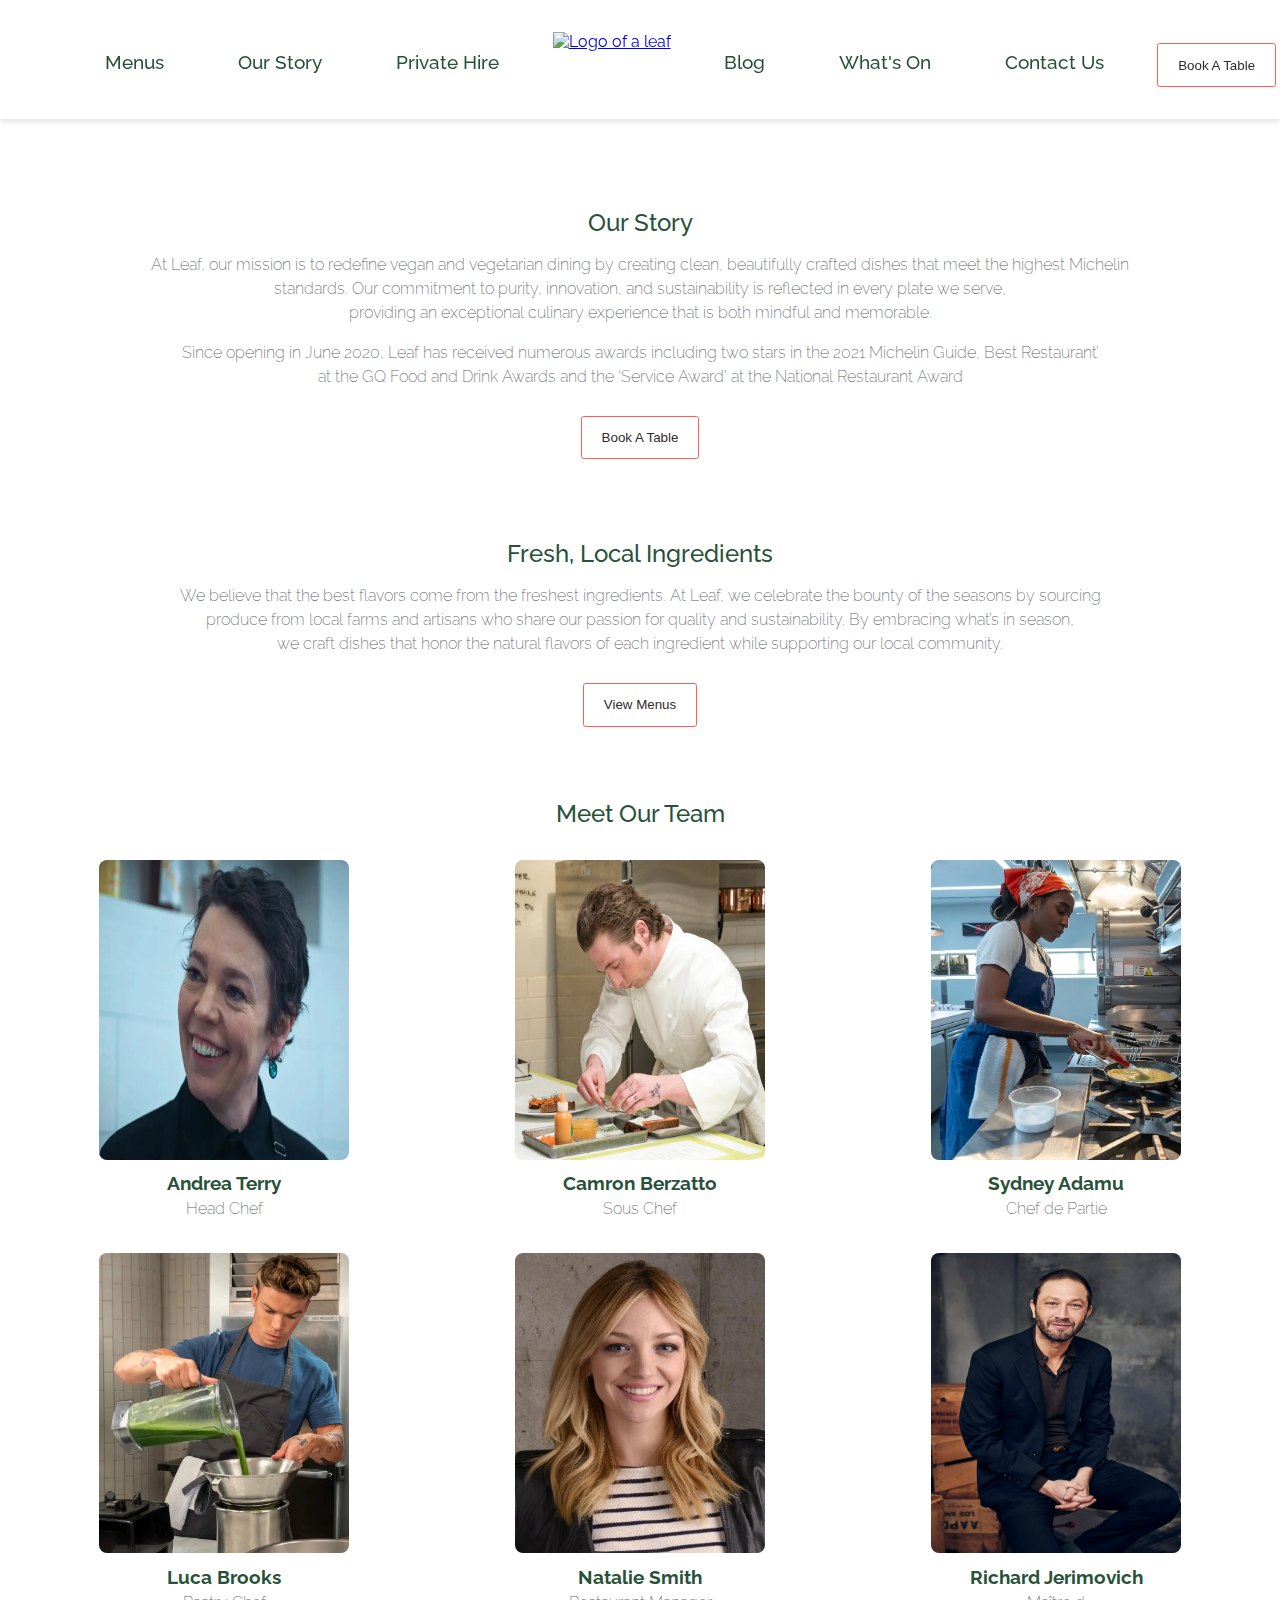
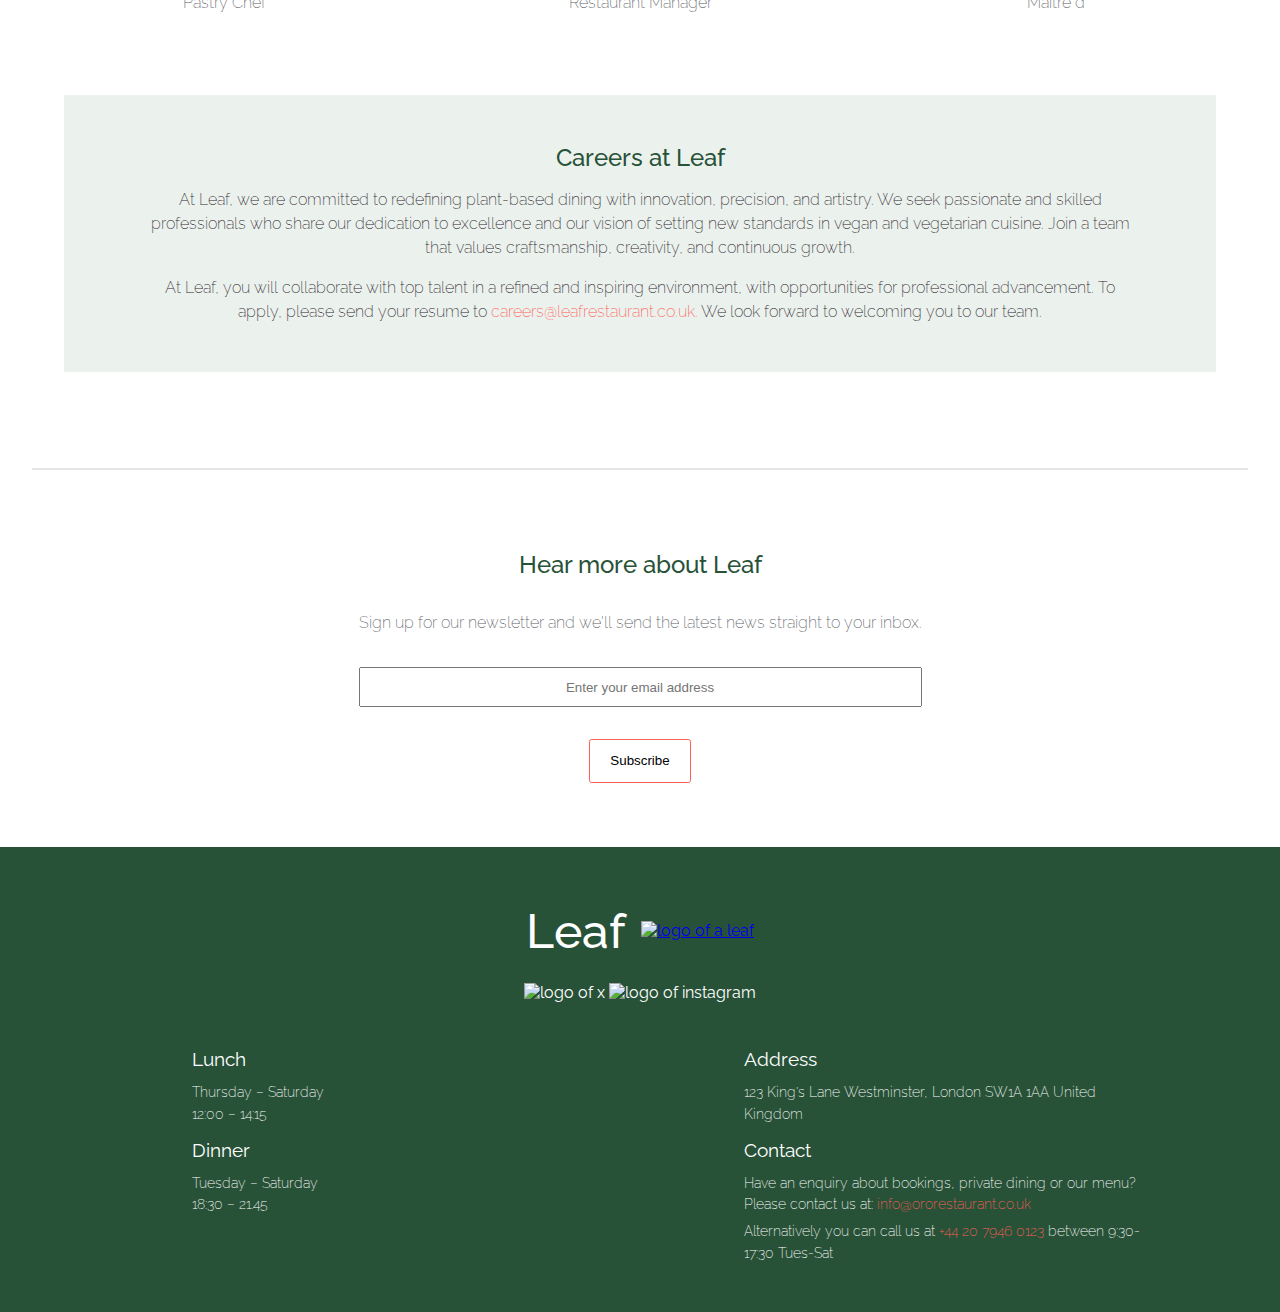
==== about.html @ 8c4b2345 "menu and about pages done" ====
<!DOCTYPE html>
<html lang="en">
<head>
    <meta charset="UTF-8">
    <meta name="viewport" content="width=device-width, initial-scale=1.0">
    <title> Our Story | Leaf Restaurant </title>
    <link rel="stylesheet" href="styles.css">
    <link rel="icon" href="images/icons/leafSmall.png" type="image/x-icon">
    <link rel="preconnect" href="https://fonts.googleapis.com">
    <link rel="preconnect" href="https://fonts.gstatic.com" crossorigin>
    <link href="https://fonts.googleapis.com/css2?family=Raleway:ital,wght@0,100..900;1,100..900&display=swap"
        rel="stylesheet">

</head>
<body id="about">
    <header>
        <nav>
            <ul>
                <li><a href="menus.html"> Menus </a></li>
                <li><a href="about.html"> Our Story </a></li>
                <li><a href="#private"> Private Hire </a></li>
                <a class="logo" href="index.html"> <img src="./images/icons/leafLarge.png" alt="Logo of a leaf" width="40"
                        height="50"> </a>
                <li><a href="#blog"> Blog </a></li>
                <li><a href="#on"> What's On </a></li>
                <li><a href="#contact"> Contact Us </a></li>
                <div class="bookButton">
                    <button class="btn"><a href="book"> Book A Table </a> </button>
                </div>
            </ul>
        </nav>
    </header>
    <main>
        <article class="aboutContainer">
            <section class="about"> 
            <h2> Our Story </h2>
            <p> At Leaf, our mission is to redefine vegan and vegetarian  dining by creating clean, beautifully crafted dishes that meet the highest
            Michelin <br> standards. Our commitment to purity, innovation, and sustainability is reflected in  every plate we serve, <br> providing an exceptional culinary experience that is both mindful and memorable.</p>
            <p> Since opening in June 2020, Leaf has received numerous awards including two stars in the 2021 Michelin Guide, Best Restaurant’ <br> at the GQ Food and Drink Awards and the ‘Service Award’ at the National Restaurant Award </p>
            <button class="btn menuButton"> <a href="book.html"> Book A Table </a> </button> </div>
            </section>
        </article>
        <article class="ingredientsContainer">
            <section class="ingredients">
                <h2> Fresh, Local Ingredients </h2>
                <p> We believe that the best flavors come from the freshest ingredients. At Leaf, we celebrate the bounty of the seasons by
                sourcing <br> produce from local farms and artisans who share our passion for quality and sustainability. By embracing what’s 
                in season, <br> we craft dishes that honor the natural flavors of each ingredient while supporting our local community.</p>
            <button class="btn menuButton"> <a href="menus.html"> View Menus </a> </button> </div>
            </section>
        </article>
        <article class="teamContainer">
           <h2> Meet Our Team </h2>
           <section class="teamGrid"> 
            <div class="teamItem">
                <img src="./images/people/person1.jpg" alt="picture of female chef" width="250" height="300">
                <h3> Andrea Terry </h3>
                <p> Head Chef </p>
            </div>
            <div class="teamItem">
                <img src="./images/people/person2.jpg" alt="picture of male chef" width="250" height="300">
                <h3> Camron Berzatto </h3>
                <p> Sous Chef </p>
                
            </div>
            <div class="teamItem">
                <img src="./images/people/person3.jpg" alt="picture of female chef" width="250" height="300">
                <h3> Sydney Adamu</h3>
                <p> Chef de Partie </p>
            </div>
            <div class="teamItem">
                <img src="./images/people/person4.jpg" alt="picture of male chef" width="250" height="300">
                <h3> Luca Brooks </h3>
                <p> Pastry Chef </p>
            </div>
            <div class="teamItem">
                <img src="./images/people/person5.webp" alt="image of a female manager" width="250" height="300">
                <h3> Natalie Smith </h3>
                <p> Restaurant Manager </p>
            </div>
            <div class="teamItem">
                <img src="./images/people/person6.webp" alt="image of male maitre d" width="250" height="300">
            <h3> Richard Jerimovich </h3>
            <p> Maître d </p>
        </div>
          </section>    
          </article>

          <article class="careersContainer">
            <section class="careers"> 
            <h2> Careers at Leaf </h2>
            <p> At Leaf, we are committed to redefining plant-based dining with innovation, precision, and artistry. We seek passionate
            and skilled professionals who share our dedication to excellence and our vision of setting new standards in vegan and vegetarian cuisine.
            
            Join a team that values craftsmanship, creativity, and continuous growth.  </p>
            <p> At Leaf, you will collaborate with top talent
            in a refined and inspiring environment, with opportunities for professional advancement.
            
            To apply, please send your resume to  <span class="emailCareers"> careers@leafrestaurant.co.uk. </span> We look forward to welcoming you to our team.</p>
            </section>
          </article>

        <hr>
        
        <article class="newsletterContainer">
            <section class="newsletter">
                <h2> Hear more about Leaf</h2>
                <p> Sign up for our newsletter and we'll send the latest news straight to your inbox.</p>
                <form>
                    <input class="emailForm" type="email" name="email" placeholder="Enter your email address" required>
                    <div class="newsletterButton">
                        <button type="submit" class="btn">Subscribe</button>
                    </div>
                </form>
            </section>
        </article>
    </main>


    <footer>
        <div class="name">
            <h3> <a href="index.html"> Leaf </a> </h3>
            <a href="index.html"> <img src="./images/icons/leafWhite.png" alt="logo of a leaf" width="40" height="40"> </a>
        </div>
    
        <div class="socialMedia">
            <img class="x" src="./images/icons/x.png" alt="logo of x" width="30" height="30">
            <img class="insta" src="./images/icons/insta.png" alt="logo of instagram" width="30" height="30">
        </div>
    
        <div class="footerContainer">
    
            <div class="footerLeft">
    
                <h4> Lunch </h4>
                <p> Thursday – Saturday
                    <br>12:00 – 14:15
                </p>
                <h4> Dinner </h4>
                <p> Tuesday – Saturday
                    <br>18:30 – 21.45
                </p>
    
            </div>
            <div class="footerRight">
                <h4> Address </h4>
                <p> 123 King's Lane
                    Westminster, London
                    SW1A 1AA
                    United Kingdom </p>
                <h4> Contact </h4>
                <p> Have an enquiry about bookings, private dining or our menu?
                    Please contact us at: <span class="emailColor"> info@ororestaurant.co.uk </span> </p>
                <p> Alternatively you can call us at <span class="numberColor"> +44 20 7946 0123 </span> between 9:30-17:30
                    Tues-Sat</p>
    
    
            </div>
        </div>
    
    </footer>
</body>
</html>
---- styles.css ----
* {
    margin: 0;
    padding: 0;
    box-sizing: border-box;
 
    
}

:root {
    --primary-green: #285238;
    --primary-text: #32292F;
    --secondary-text:#5E6367;
    --primary-hover: #FE5F55;
    --primary-light: #EEE8AA;
    --primary-font: 'Raleway';

}

/* Home page + nav + footer */

body, ul {
    margin: 0;
    padding: 0;
    font-family: 'Raleway', sans-serif;

    
   
}

.mainImage {
    width: 100%;
    height: 100%;
    
   

}

header {
    text-align: center;
    padding: 2em 0 0 0;
    width: 100%;
    
     
}

nav {
    position: fixed;
    background-color: white;
    width: 100%;
    top: 0;
    left: 0;
    box-shadow: 0 3px 6px rgba(0, 0, 0, 0.1);
    z-index: 10;
}


nav ul {
    list-style: none;
    padding: 2em 0 2em 5em;
    margin: 0;
    display: flex;
    justify-content: center;
    gap: 2em;
    color: var(--primary-green);
    
    
}

nav li {
    font-size: 1.2rem;
    margin-top: 1em;
  
}


nav ul li a {
    text-decoration: none;
    color: var(--secondary-green);
    padding: 0 1.1em;
    font-weight: 500;
   
}


nav ul li a:hover {
    color: var(--primary-hover);
   
}

.btn {
    background-color: white;
    text-decoration: none;
    padding: 1em 1.5em;
    text-decoration: none;
    border: solid 0.1em var(--primary-hover);
    border-radius: 0.2em;
    transition: transform 0.3s ease, background-color 0.3s ease;  
}

.btn a {
    text-decoration: none;
    color: var(--primary-text);
}


.btn:hover {
    color: var(--primary-text);
    transform: translateY(-5px); 
}

.bookButton {
    margin: 0.7em 0 0 0;
}


main {
    margin: 4em 0 0 0;
    padding: 2em;
}


main h2 {
    color: var(--primary-green);
    font-weight: 500;
}

main p {
    color: var(--secondary-text);
    font-weight: 200;
}


.welcomeContainer {
    display: flex;
    
}


.welcomeText {
    flex: 1;
    text-align: left;  
}

  
.welcomePic {
   flex: 1;
   padding-left: 4em;
   
}

.welcomePic img {
    width: 100%;
    height: 80%;
  
  
}

.welcomeText h2 {
    padding: 1.5em 0 0 1.5em;
}

.welcomeText p {
    margin-top: 2em;
    padding: 0 0 0 2em;
    font-size: 1.2rem;
    line-height: 1.5;

}

.welcomeButton {
    padding: 1.5em 2.5em;
}



.menuContainer {
    display: flex;
    
}

.menuPic {
    flex: 1.5;
    padding: 1em;
}

.menuPic img {
      width: 100%;
      height: 90%;
      
}

.menuText {
    flex: 2;
    text-align: left;
    padding: 1em 0 0 2em;

}

.menuText h2 {
    padding: 1.5em 1.5em 0 0;

}

.menuText p {
    margin-top: 2em;
    padding: 0 2em 0 0;
    font-size: 1.2rem;
    line-height: 1.5;

}

.lookButton {
    padding: 1.5em 0 0 0;

}

.privateContainer {
    display: flex;
    margin-top: 5em;
}

.privateText {
    flex: 1;
}

.privatePic {
    flex: 1;
}

.privatePic img {
    width: 100%;
    height: 100%
}

.privateText h2 {
    padding: 1.5em 0 0 1.5em;

}

.privateText p {
    margin: 2em 3.7em 0 0;
    padding: 0 0 0 2em;
    font-size: 1.2rem;
    line-height: 1.5;

}

.enquireButton {
    padding: 1.5em 2.5em;
}

hr {
    margin-top: 6em;
    border: 1px solid rgba(0, 0, 0, 0.1);
}



.eventsContainer {
    margin-top: 7em;
}

.eventsTitle {
    text-align: center;
}


.events{
    display: flex;
    justify-content:space-evenly;
    gap: 3em;
    align-items: flex-start;
    margin-top: 2em;
    padding: 3em;
  
}

.card {
    box-shadow: 5px 5px 10px 2px rgba(0, 0, 0, 0.3);
    background-color: white;
    text-align: left;
    line-height: 1.5em;
    border-radius: 1em;
    padding: 0.5em;

}


.card img {
    border-radius: 1em;
   
}

.card h3 {
    margin: 0.5em 0 0 0.4em;
    color: var(--primary-green);
    font-size: 1.5em;
    font-weight: 400;
    
}

.card p {
    margin: 0.5em 0 0 0.5em;
    font-size: 1em;
    color: var(--secondary-text);
    font-weight: 300;
}

.card .date {
    display: flex;
    margin: 0.5em 0 0 0.5em;
    font-size: 1em;
}

.date img {
    margin-top: 0.7em;
}

.card button {
    margin: 1em 0 0.5em 0.5em;
    cursor: pointer;
}

.newsletterContainer {
    display: flex;
    margin-top: 5em;
    justify-content: center;
    text-align: center;
    align-items: center;
}

.newsletter p {
    margin-top: 2em;

}

.newsletter form {  
    margin-top: 2em;
}

.emailForm {
    width: 100%;
    height: 3em;  
    text-align: center;
    padding: 1em;
}

.newsletterButton {
    margin: 2em 0 2em 0;
}


footer {
    background-color: var(--primary-green);
    color: white;
    padding: 2em 0;

}

footer h3 {
    text-align: center;
    margin: 0.5em 0 0 0;
    font-size: 3rem;
    font-weight: 500;

}

footer h3 a {
    text-decoration: none;
    color: white;
}

.name {
    display: flex;
    justify-content: center;
    align-items: center;
    text-align: center;
}

.name img {
    margin: 1.5em 0 0 1em;
}

.socialMedia {
    text-align: center;
    margin-top: 1.5em;
    transition: transform 0.3s ease;
}

.x:hover {
    transform: translateY(3px);
}

.insta:hover {
    transform: translateY(3px);
}


.footerContainer {
    display: flex;
    justify-content: space-between;
    align-items: flex-start;
    margin-top: 1em;
   
}

.footerLeft, .footerRight {
    flex: 1;
    color: white;
 
}

.footerLeft h4, .footerRight h4 {
   font-size: 1.2rem;
   padding-top: 0.5em;
   font-weight: 400;
 
}

.footerLeft p, .footerRight p {
    font-weight: 200;
}

.footerLeft {
    line-height: 2em;
    margin: 1em 6em;
    padding-left: 6em;
}


.footerLeft p {
    font-size: 0.9rem;
    padding-top: 0.4em;
}


.footerRight {
    line-height: 2em;
    margin: 1em 3em;
    padding-right: 5em;
}


.footerRight p {
    font-size: 0.9rem;
    padding-top: 0.4em;

}

.emailColor, .numberColor {
    color: var(--primary-hover);
}




/* Our story */

.aboutContainer {
    display: flex;
    margin-top: 5em;
    justify-content: center;
    text-align: center;
    align-items: center;
}

.about p {
    margin-top: 1em;
    line-height: 1.5em;
}

.ingredientsContainer {
    display: flex;
    margin-top: 5em;
    justify-content: center;
    text-align: center;
    align-items: center;

}

.ingredients p {
    margin-top: 1em;
    line-height: 1.5em;

}

.teamContainer h2 {
    text-align: center;
    margin-top: 3em;

}


.teamGrid {
    display: grid;
    margin-top: 2em;
    grid-template-columns: auto auto auto;
    text-align: center;
    gap: 2em;
}


.teamItem h3, p {
    line-height: 1.5em;

}

.teamItem h3 {
    color: var(--primary-green);
    margin-top: 0.3em;
}

.teamItem img {
    border-radius: 0.5em;
}


.careersContainer {
    display: flex;
    margin: 5em 2em 0 2em;
    text-align: center;
    background-color: rgb(56, 116, 79, 0.1);
    padding: 3em 5em 3em 5em;
   
   
}

.careers p {
    margin-top: 1em;
    line-height: 1.5em;
    color: var(--primary-text);
}

.emailCareers {
    color: var(--primary-hover);
}




/* Menus */

.mainMenus {
    display: grid;
    grid-template-columns: auto auto;
    gap: 5em;
    text-align: center;
   
}

.menuItems {
    background-color: white;
   
}

.menuTitles {
    border-top: solid black 0.1em;
    border-bottom: solid black 0.1em;
    padding: 1em 0 1em 0;
}



.starter, .main, .dessert {
    margin-top: 4em;
}



.menuItems h3 {
    color: var(--primary-green);
    font-weight: 500;
    margin-top: 1em;
}
    
.menuItems p {
        color: var(--secondary-text);
        font-weight: 200;
        margin-top: 0.5em;
        
}

.menuButton {
    margin-top: 2em;
}

.seasonMenu {
    display: flex;
    align-self: center;
    justify-content: center;
    text-align: center;
    margin-top: 8em;
}

.allergies {
    font-size: 0.6em;
    line-height: 1em;
    padding-top: 2em;
    
}

.carousel {
    position: relative;
    width: 50%;
    margin: auto;
    margin-top: 6em;
}

.slides {
    display: flex;
    width: 90%;
    transition: transform 0.9s ease;
}

.slide {
    width: 100%;
    flex-shrink: 0;
}

.slide img {
    width: 60%;
    display: block;
    border-radius: 0.4em;
}

input[type="radio"] {
    display: none;
}

#slide1:checked~.slides {
    transform: translateX(200);
}

#slide2:checked~.slides {
    transform: translateX(-200%);
}


.controls {
    display: flex;
    align-items: center;
    justify-content: center;
    gap: 5em;
    margin: 4em 0 2em 0;
  
}

.arrow {
    background-color: var(--primary-green);
    border-radius: 50%;
    width: 30px;
    height: 30px;
    display: flex;
    align-items: center;
    justify-content: center;
    cursor: pointer;
    color: white;
    font-size: 2em;
    font-weight: 100;
    padding-bottom: 5px;
}

.arrow::before {
    content: '›';
 
}

.arrow.next::before {
    content: '‹';
 
}
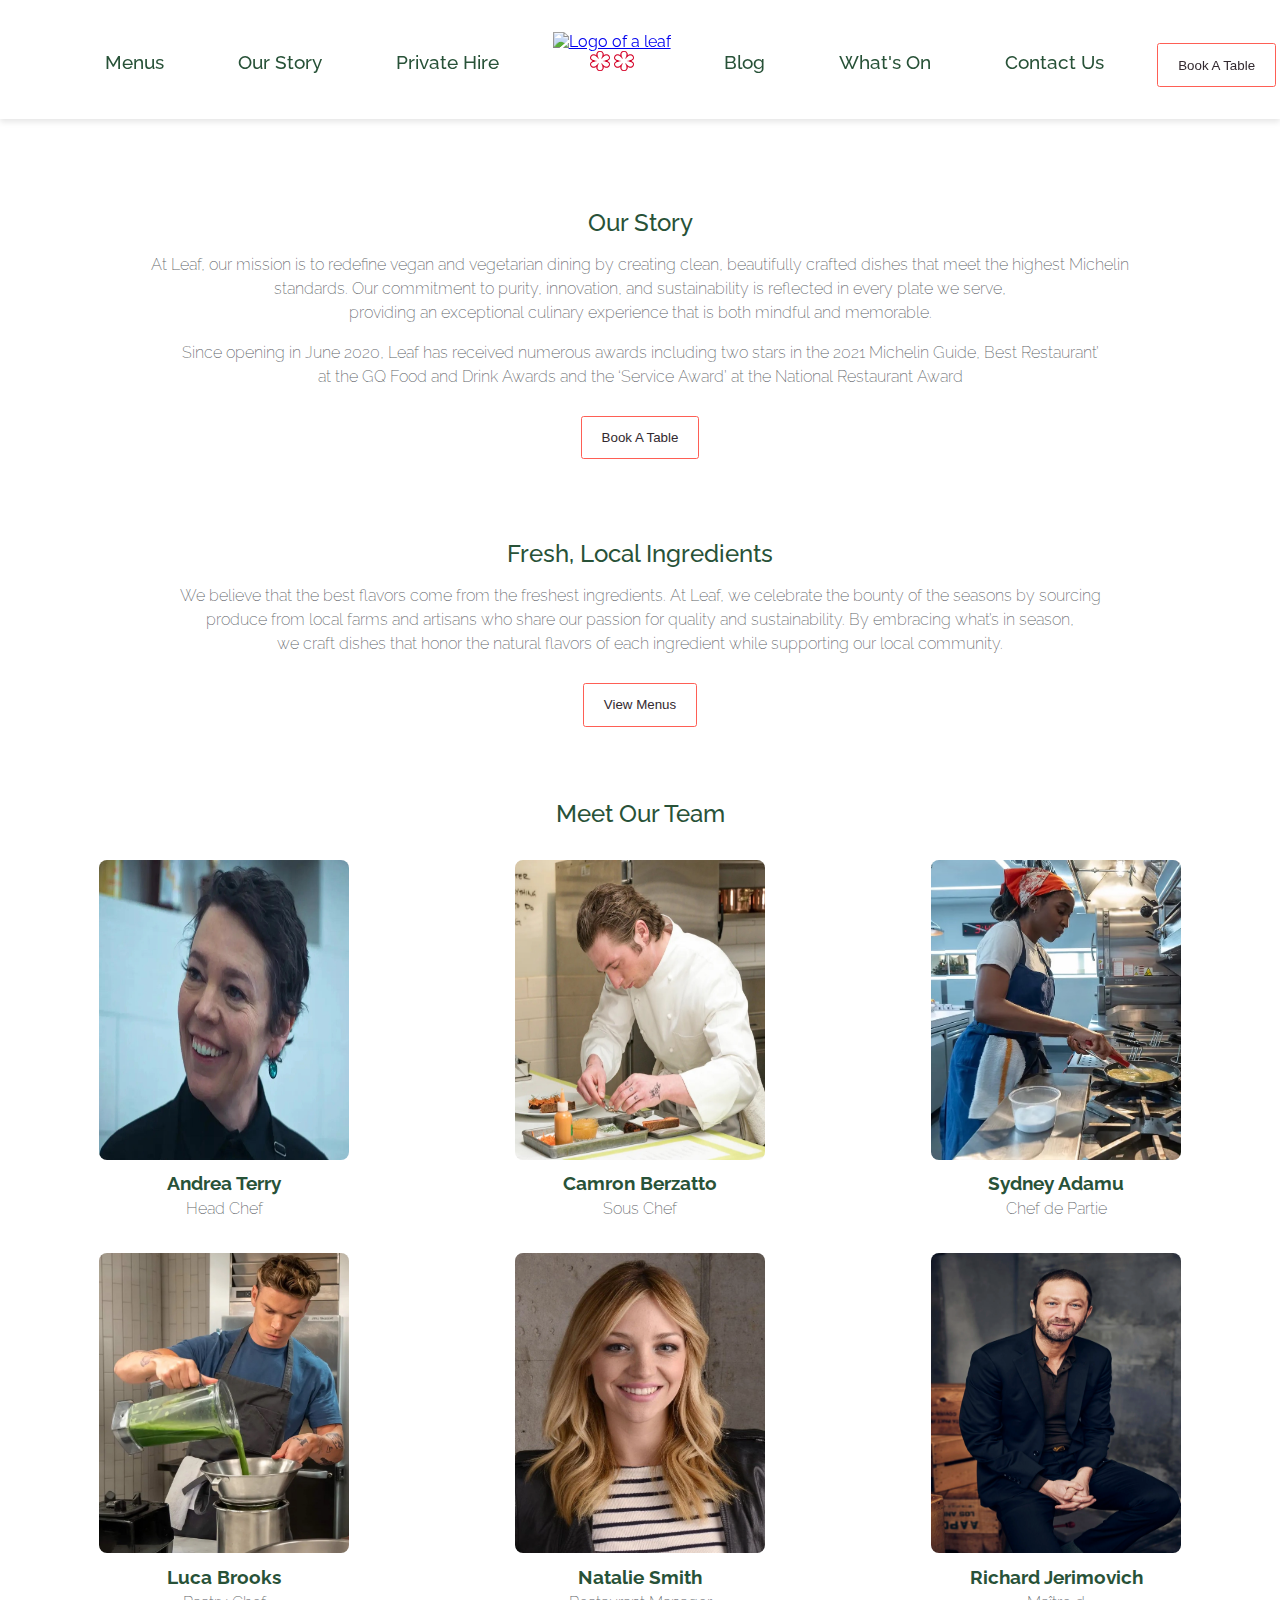
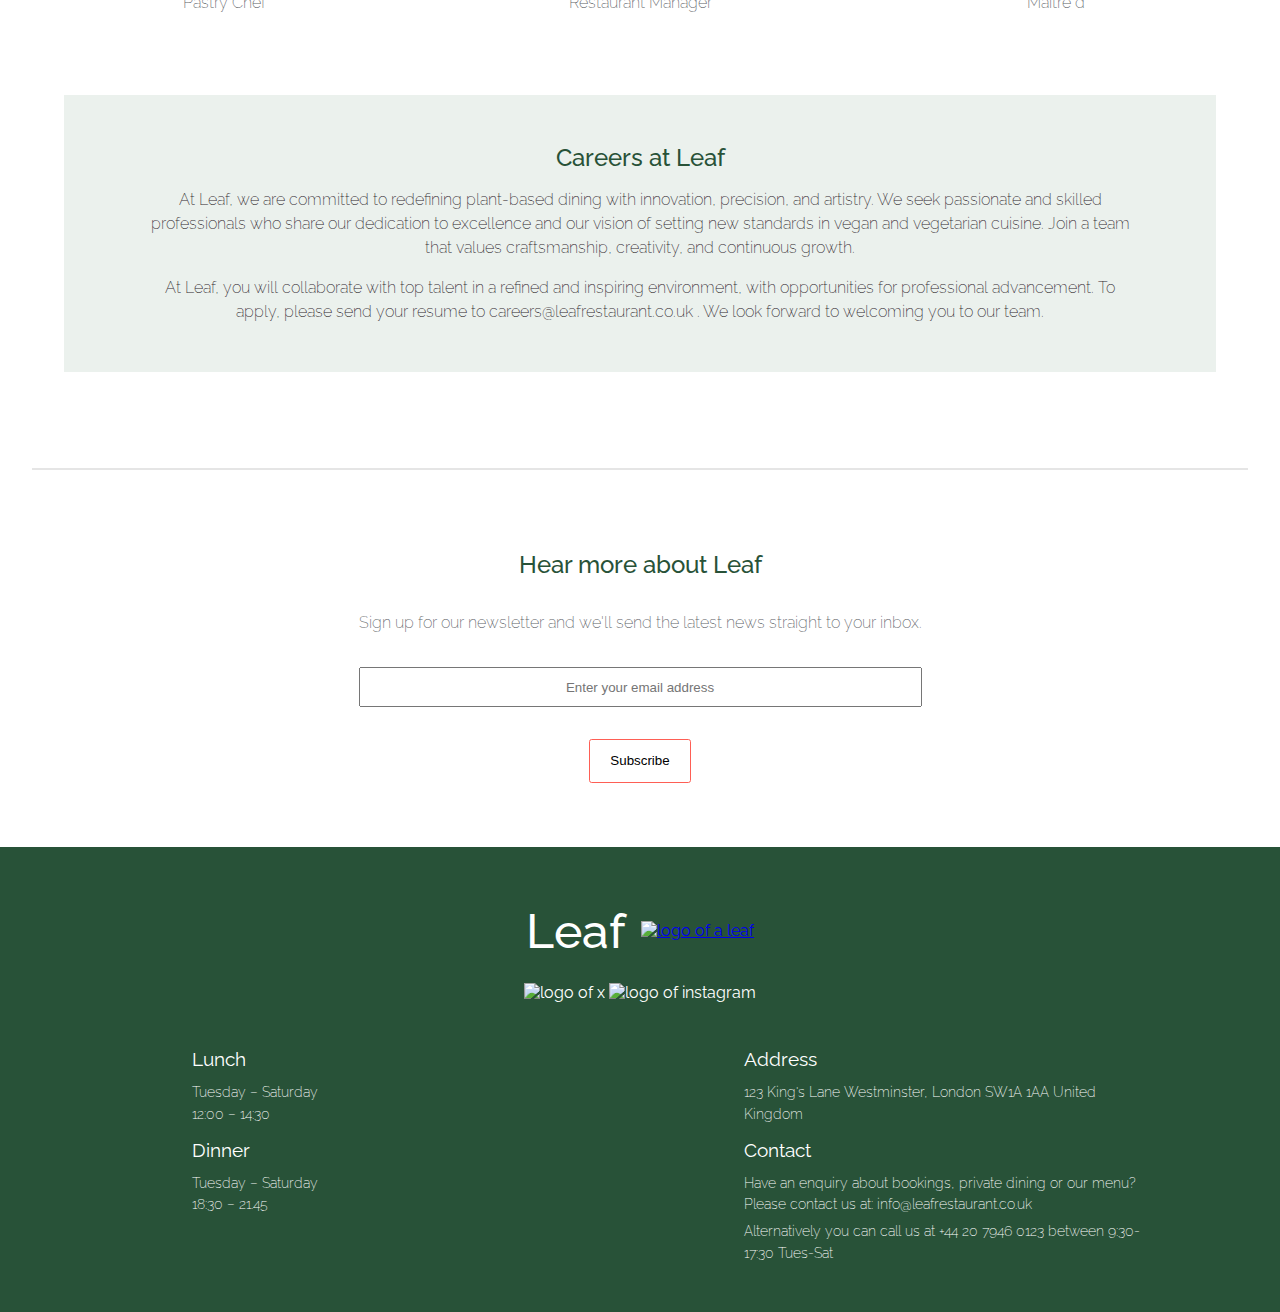
==== commit 9d2ea6d0: "changed name of restaurant" ====
--- a/about.html
+++ b/about.html
@@ -1,5 +1,5 @@
 <!DOCTYPE html>
-<html lang="en">
+<html lang="en">    
 <head>
     <meta charset="UTF-8">
     <meta name="viewport" content="width=device-width, initial-scale=1.0">
@@ -18,14 +18,21 @@
             <ul>
                 <li><a href="menus.html"> Menus </a></li>
                 <li><a href="about.html"> Our Story </a></li>
-                <li><a href="#private"> Private Hire </a></li>
-                <a class="logo" href="index.html"> <img src="./images/icons/leafLarge.png" alt="Logo of a leaf" width="40"
-                        height="50"> </a>
-                <li><a href="#blog"> Blog </a></li>
-                <li><a href="#on"> What's On </a></li>
-                <li><a href="#contact"> Contact Us </a></li>
+                <li><a href="private.html"> Private Hire </a></li>
+                <div class="logo-container">
+                    <a class="logo" href="index.html">
+                        <img src="./images/icons/leafLarge.png" alt="Logo of a leaf" width="40" height="50">
+                    </a>
+                    <div class="stars">
+                        <img src="./images/icons/star.png" alt="Icon of a Michelin star" width="20" height="20">
+                        <img src="./images/icons/star.png" alt="Icon of a Michelin star" width="20" height="20">
+                    </div>
+                </div>
+                <li><a href="blog.html"> Blog </a></li>
+                <li><a href="events.html"> What's On </a></li>
+                <li><a href="contact.html"> Contact Us </a></li>
                 <div class="bookButton">
-                    <button class="btn"><a href="book"> Book A Table </a> </button>
+                    <button class="btn"><a href="book.html"> Book A Table </a> </button>
                 </div>
             </ul>
         </nav>
@@ -96,7 +103,7 @@
             <p> At Leaf, you will collaborate with top talent
             in a refined and inspiring environment, with opportunities for professional advancement.
             
-            To apply, please send your resume to  <span class="emailCareers"> careers@leafrestaurant.co.uk. </span> We look forward to welcoming you to our team.</p>
+            To apply, please send your resume to  <span class="contactColor"> careers@leafrestaurant.co.uk </span> . We look forward to welcoming you to our team.</p>
             </section>
           </article>
 
@@ -133,8 +140,8 @@
             <div class="footerLeft">
     
                 <h4> Lunch </h4>
-                <p> Thursday – Saturday
-                    <br>12:00 – 14:15
+                <p> Tuesday – Saturday
+                    <br>12:00 – 14:30
                 </p>
                 <h4> Dinner </h4>
                 <p> Tuesday – Saturday
@@ -150,8 +157,8 @@
                     United Kingdom </p>
                 <h4> Contact </h4>
                 <p> Have an enquiry about bookings, private dining or our menu?
-                    Please contact us at: <span class="emailColor"> info@ororestaurant.co.uk </span> </p>
-                <p> Alternatively you can call us at <span class="numberColor"> +44 20 7946 0123 </span> between 9:30-17:30
+                    Please contact us at: <span class="contactColor"> info@leafrestaurant.co.uk </span> </p>
+                <p> Alternatively you can call us at <span class="contactColor"> +44 20 7946 0123 </span> between 9:30-17:30
                     Tues-Sat</p>
     
     
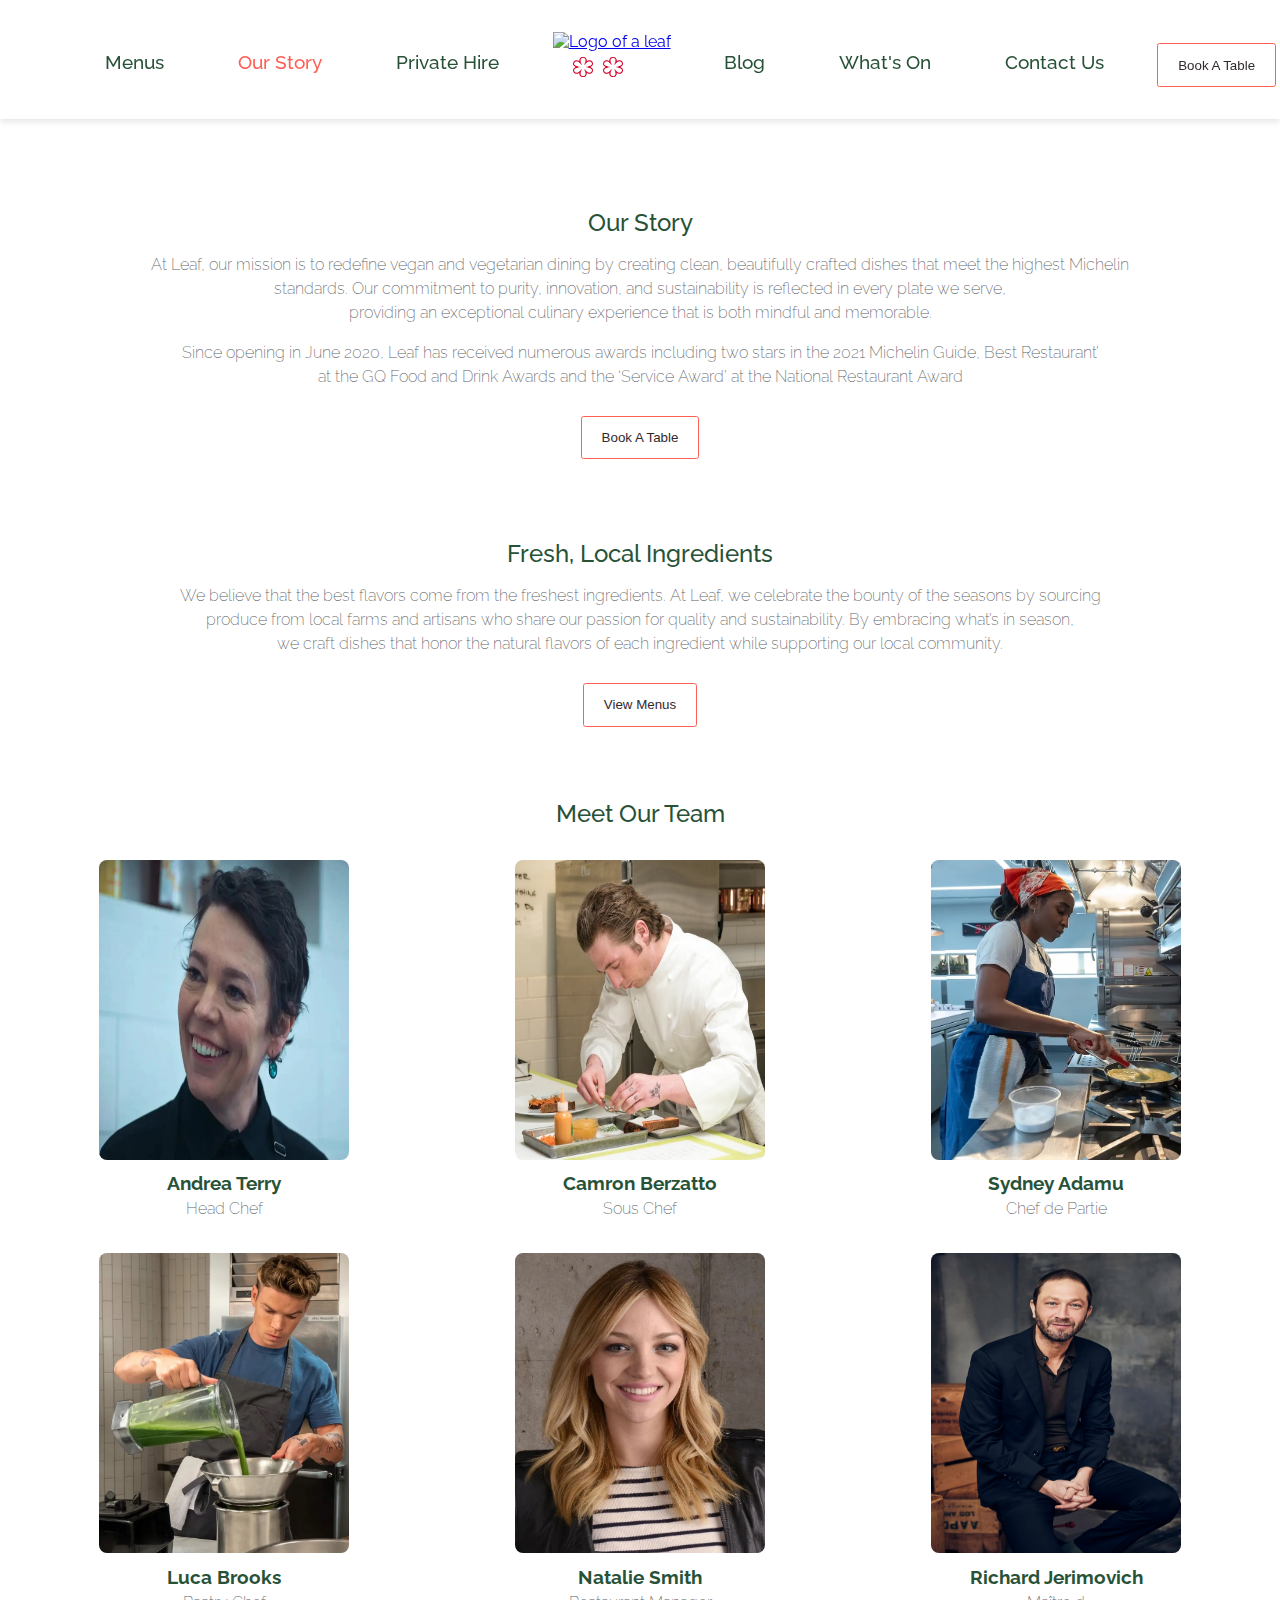
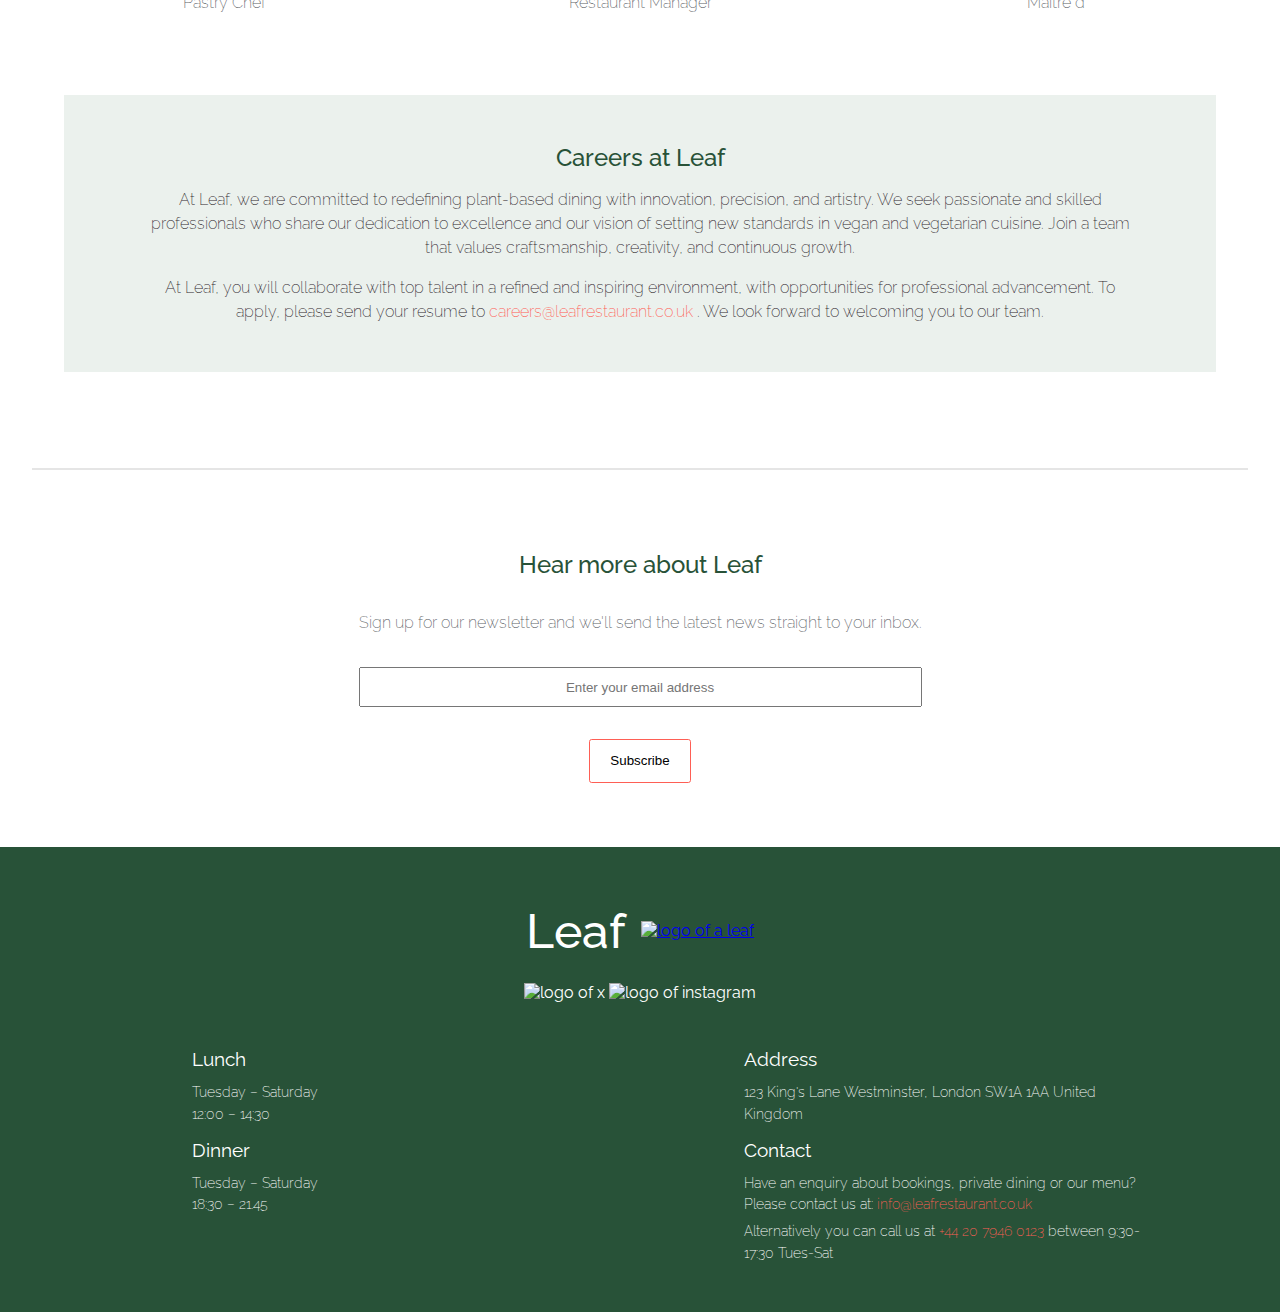
==== commit 1f35fa67: "mobile index page done" ====
--- a/about.html
+++ b/about.html
@@ -17,15 +17,18 @@
         <nav>
             <ul>
                 <li><a href="menus.html"> Menus </a></li>
-                <li><a href="about.html"> Our Story </a></li>
+                <li class="link"><a href="about.html"> Our Story </a></li>
                 <li><a href="private.html"> Private Hire </a></li>
                 <div class="logo-container">
                     <a class="logo" href="index.html">
-                        <img src="./images/icons/leafLarge.png" alt="Logo of a leaf" width="40" height="50">
+                        <img class="web" src="./images/icons/leafLarge.png" alt="Logo of a leaf" width="40" height="50">
+                        <img class="mobile" src="./images/icons/leafLarge.png" alt="Logo of a leaf" width="20" height="20">
                     </a>
                     <div class="stars">
-                        <img src="./images/icons/star.png" alt="Icon of a Michelin star" width="20" height="20">
-                        <img src="./images/icons/star.png" alt="Icon of a Michelin star" width="20" height="20">
+                        <img class="web" src="./images/icons/star.png" alt="Icon of a Michelin star" width="20" height="20">
+                        <img class="web" src="./images/icons/star.png" alt="Icon of a Michelin star" width="20" height="20">
+                        <img class="mobile" src="./images/icons/star.png" alt="Icon of a Michelin star" width="10" height="10">
+                        <img class="mobile" src="./images/icons/star.png" alt="Icon of a Michelin star" width="10" height="10">
                     </div>
                 </div>
                 <li><a href="blog.html"> Blog </a></li>
@@ -131,8 +134,10 @@
         </div>
     
         <div class="socialMedia">
-            <img class="x" src="./images/icons/x.png" alt="logo of x" width="30" height="30">
-            <img class="insta" src="./images/icons/insta.png" alt="logo of instagram" width="30" height="30">
+            <img class="x web" src="./images/icons/x.png" alt="logo of x" width="30" height="30">
+            <img class="insta web" src="./images/icons/insta.png" alt="logo of instagram" width="30" height="30">
+            <img class="x mobile" src="./images/icons/x.png" alt="logo of x" width="20" height="20">
+            <img class="insta mobile" src="./images/icons/insta.png" alt="logo of instagram" width="20" height="20">
         </div>
     
         <div class="footerContainer">
--- a/styles.css
+++ b/styles.css
@@ -27,21 +27,31 @@
    
 }
 
+
+
 .mainImage {
+    max-width: 100%;
     width: 100%;
-    height: 100%;
-    
+    height: auto;
+
+
+
+}
+
+.link {
+    color: var(--primary-hover);
+
+} 
+
+
+
+header {
+    text-align: center;
+    padding: 2em 0 0 0;
    
-
-}
-
-header {
-    text-align: center;
-    padding: 2em 0 0 0;
-    width: 100%;
-    
-     
-}
+        
+}
+
 
 nav {
     position: fixed;
@@ -87,6 +97,21 @@
    
 }
 
+
+.stars {
+    display: flex;
+    flex-direction: row;
+    margin: 0.4em 0 0 1em;
+
+
+}
+
+.stars img {
+    margin: 0 0.3em;
+
+}
+
+
 .btn {
     background-color: white;
     text-decoration: none;
@@ -113,6 +138,7 @@
 }
 
 
+
 main {
     margin: 4em 0 0 0;
     padding: 2em;
@@ -129,6 +155,7 @@
     font-weight: 200;
 }
 
+/* welcome */
 
 .welcomeContainer {
     display: flex;
@@ -171,7 +198,7 @@
     padding: 1.5em 2.5em;
 }
 
-
+/* menu */
 
 .menuContainer {
     display: flex;
@@ -214,6 +241,9 @@
 
 }
 
+/* private hire */
+
+
 .privateContainer {
     display: flex;
     margin-top: 5em;
@@ -255,17 +285,18 @@
 }
 
 
+/* events */
 
 .eventsContainer {
     margin-top: 7em;
 }
 
-.eventsTitle {
-    text-align: center;
-}
-
-
-.events{
+.eventsTitle  {
+    text-align: center;
+}
+
+
+.events {
     display: flex;
     justify-content:space-evenly;
     gap: 3em;
@@ -321,6 +352,9 @@
     cursor: pointer;
 }
 
+
+/* Newsletter */
+
 .newsletterContainer {
     display: flex;
     margin-top: 5em;
@@ -349,6 +383,7 @@
     margin: 2em 0 2em 0;
 }
 
+/* FOOTER */
 
 footer {
     background-color: var(--primary-green);
@@ -447,8 +482,14 @@
 
 }
 
-.emailColor, .numberColor {
+.contactColor {
     color: var(--primary-hover);
+
+}
+
+.contactColor a {
+    color: var(--primary-hover);
+    text-decoration: none;
 }
 
 
@@ -531,12 +572,6 @@
     color: var(--primary-text);
 }
 
-.emailCareers {
-    color: var(--primary-hover);
-}
-
-
-
 
 /* Menus */
 
@@ -548,10 +583,7 @@
    
 }
 
-.menuItems {
-    background-color: white;
-   
-}
+
 
 .menuTitles {
     border-top: solid black 0.1em;
@@ -609,7 +641,7 @@
 .slides {
     display: flex;
     width: 90%;
-    transition: transform 0.9s ease;
+    transition: transform 30s ease;
 }
 
 .slide {
@@ -620,7 +652,7 @@
 .slide img {
     width: 60%;
     display: block;
-    border-radius: 0.4em;
+    border-radius: 0.5em;
 }
 
 input[type="radio"] {
@@ -628,11 +660,11 @@
 }
 
 #slide1:checked~.slides {
-    transform: translateX(200);
+    transform: translateX(0);
 }
 
 #slide2:checked~.slides {
-    transform: translateX(-200%);
+    transform: translateX(-700%);
 }
 
 
@@ -667,6 +699,527 @@
 
 .arrow.next::before {
     content: '‹';
+}
+
+
+/* Private */
+
+ .privateImage {
+    width: 100%
+ }
+
+
+ .venueContainer {
+    display: flex;
+    justify-content: center;
+    text-align: center;
+    align-items: center;
+ }
+
+ .venue h2 {
+    margin-bottom: 1em;
+
+ }
+
+ .venue p {
+    margin-top: 2em;
+    line-height: 1.5em; 
+ }
+
+ .venuePictures {
+    display: flex;
+    margin-top: 8em;
+ }
+
+.venuePictures h3 {
+    color: var(--primary-green)
+}
+
+.venuePictures img {
+    border-radius: 0.5em;
+}
+
+ .venuePictureOne {
+    flex: 1;
+    margin-left: 3em;
+   
+ }
+
+ .venuePictureOne img {
+    width: 100%;
+ }
+
+
+.venueSectionOne {
+    flex: 1;
+    margin: 13em 0 0 3em;
+    text-align: center;
+    line-height: 3em;
+}
+
+.venueSectionTwo {
+    flex: 1;
+    margin: 13em 0 0 0em;
+    text-align: center;
+    line-height: 3em;
+
+}
+
+.venuePictureTwo {
+    flex: 1;
+    margin-right: 3em;
+}
+
+.venuePictureTwo img {
+    width: 100%;
+}
+
+
+/* Contact */
+
+.contactContainer {
+    display: grid;
+    grid-template-columns: auto auto;
+    gap: 5em;
+    text-align: center;
+    margin-top: 5em;
+    
+}
+
+.contactContainer h2 {
+    border-top: solid black 0.1em;
+    border-bottom: solid black 0.1em;
+    padding: 1em 0 1em 0;
+}
+
+.contactContainer h3 {
+    margin-top: 1.8em;
+    color: var(--primary-green);
+}
+
+.contactContainer p {
+    margin-top: 0.5em;
+}
+
+.socialMediaContact {
+    padding-top: 2.8em;
+}
+
+.socialMediaContact p {
+    padding-top: 0.5em;
+}
+
+
+.map {
+    margin-top: 4em;
+
+}
+
+.map img {
+    width: 100%;
+    margin-top: 5em;
+}
+
+.map h2 {
+    text-align: center;
+    
+}
+
+/* Events */ 
+
+.eventsIntro {
+    text-align: center;
+    line-height: 1.5em;
+    margin-top: 1em;
+    padding: 0 3em;
+}
+
+
+/* Booking */
+
+
+.reservationContainer {
+    display: flex;
+}
+
+
+.reservationTitle {
+    text-align: center;
+    margin-top: 2em;
+
+}
+
+.reservationImage {
+    flex: 2;
+    margin-top: 4em;
+}
+
+.reservationForm {
+    margin: 4em 5em 0 0;
+    flex: 1;
+    padding: 2em 3em;
+    background-color: #ffffff;
+    border-radius: 0.5em;
+    box-shadow: 0 0 10px rgba(0, 0, 0, 0.1);
+    
+}
+
+
+.form-group {
+    margin-bottom: 15px;
+    color: var(--primary-green);
+}
+
+label {
+    display: block;
+    margin-bottom: 5px;
+    font-family: var(--primary-text);
+    
+}
+
+
+input[type="date"],
+input[type="time"],
+input[type="number"],
+textarea,
+select {
+    width: 100%;
+    padding: 10px;
+    border: 1px solid #ddd;
+    border-radius: 4px;
+    box-sizing: border-box;
+}
+
+
+textarea {
+    height: 100px;
+    resize: vertical;
+}
+
+
+.radio-group {
+    display: flex;
+    flex-direction: column;
+}
+
+.radio-group input {
+    margin-right: 10px;
+}
+
+.tableButton {
+  margin: 1em 0 0 0;
+}
+
+
+
+.reservationText {
+    flex: 2;
+    margin-top: 3em;
+
+}
+
+
+
+.reservationText p {
+    margin: 1em 0;
+    padding: 0 1em;
+    
+
+}
+
+.reservationInfo {
+    display: flex;
+    margin-top: 5em;
+
+}
+
+.reservationInfo h3 {
+    color: var(--primary-green);
+    font-family: var(--primary-font);
+    font-weight: 400;
+    text-align: center;
  
 }
 
+.reservationInfo p {
+    margin-top: 2em;
+    padding: 0 5em;
+
+}
+
+.cancellationPolicy {
+    flex: 1;
+}
+
+.dressCode {
+    flex:1;
+}
+
+
+
+/* Blog */
+
+
+.blogContainer {
+    display: grid; 
+    grid-template-columns: auto auto;
+    
+}
+
+
+
+
+.blog {
+ margin: 1em 2em 5em 2em;
+ padding: 1em;
+    
+ 
+}
+
+
+.blogDate {
+    padding: 0 0 1.3em 0;
+}
+
+
+
+.blog h2 {
+    border-bottom: solid black 0.1em;
+    padding: 0 0 0.5em 0;
+    line-height: 1.2em;
+     
+}
+
+
+  
+
+.blog img {
+    width: 100%;
+    height: 20em;
+    margin: 2em 0 0 0;
+}
+
+
+.blogDescription {
+    line-height: 1.7em;
+    margin: 2em 0 0 0;
+    text-align: left; 
+    height: 17em; 
+    padding-right: 1em; 
+}
+
+.blogButton {
+    margin: 1em 0 0 0;
+}
+
+
+@media only screen and (min-width: 1025px) {
+
+    .mobile {
+        display: none;
+    }
+
+}
+
+
+/* MOBILE */
+
+
+@media only screen and (max-width: 767px) {
+
+.web {
+    display: none;
+}
+
+header {
+    padding: 0;
+    margin: 0;
+}
+
+nav {
+    width: 100vw;
+    position: relative;
+    box-sizing: border-box;
+    padding: 1em 0;
+}
+
+nav ul {
+    padding: 0;
+    gap: 0;
+}
+
+nav li {
+    font-size: 0.5rem;
+    
+  
+}
+
+.btn {
+    padding: 0.2em 0.6em;
+    font-size: 0.4rem;
+    
+}
+
+
+
+.bookButton {
+    margin: 0;
+}
+
+.stars {
+    margin: 0.1em 0 0 0.5em;
+}
+
+main {
+    margin: 0;
+    padding: 1rem;
+}
+
+main h2 {
+    font-size: 1rem;
+    text-align: center;
+    padding: 0;
+    margin: 0.5em 0 0.8em 0;
+}
+
+
+
+ .welcomeContainer,
+ .menuContainer,
+ .privateContainer,
+ .teamGrid,
+ .contactContainer,
+ .eventsContainer
+        {
+     flex-direction: column;
+     align-items: center;
+     padding: 0.5em 0 0 0 ;
+     margin: 0;
+ }
+
+ 
+
+.welcomeText p, 
+.menuText p, 
+.privateText p,
+.card p {
+    font-size: 0.6rem;
+    padding: 0 0 0 0;
+    margin: 0.7em 0 0 0;
+    text-align: center;
+}
+
+
+.welcomeButton, 
+.enquireButton, 
+.lookButton {
+    display: flex;
+    justify-content: center;
+    padding: 0;
+    margin: 1em;
+}
+
+
+.welcomePic, 
+.menuPic, 
+.privatePic {
+    padding: 0;
+    margin: 1em 0 0.5em 0; 
+    display: flex;
+    justify-content: center;
+   
+}
+
+
+.welcomePic img, 
+.menuPic img, 
+.privatePic img
+
+            {
+    max-width: 100%;
+    width: 70%;
+    height: auto;
+    
+}
+
+
+.card img {
+    max-width: 100%;
+    max-height: 100%;
+}
+
+
+
+.card h3 {
+    margin: 0;
+    font-size: 0.8em;  
+}
+
+.date img {
+    width: 12px;
+    height: 12px;
+    margin: 0.4em 0.2em 0 0;
+}
+
+
+
+.card p {
+    font-size: 0.6em;
+    text-align: left;
+    
+}
+
+.card {
+    width: 70%;
+    margin: 0.7em 0 0 0;
+}
+
+.card .date {
+    margin:  0;
+    padding: 0;
+}
+
+.events {
+    margin: 0.1em;
+    padding: 1em;
+}
+
+.eventsTitle {
+    margin: 2em 0 0 0 ;
+}
+
+.btn {
+    font-size: 0.5em;
+}
+
+.emailForm {
+    width: 80%;
+}
+
+footer h3 {
+    font-size: 2rem;
+}
+
+.footerLeft {
+    margin: 1em 0;
+}
+
+.footerRight {
+    margin: 1em 0;
+}
+
+.footerLeft h4,
+.footerRight h4 {
+    font-size: 1em;
+}
+
+.footerLeft p,
+.footerRight p {
+    font-size: 0.5em;
+}
+
+.footerContainer {
+    justify-content: center;
+}
+
+}